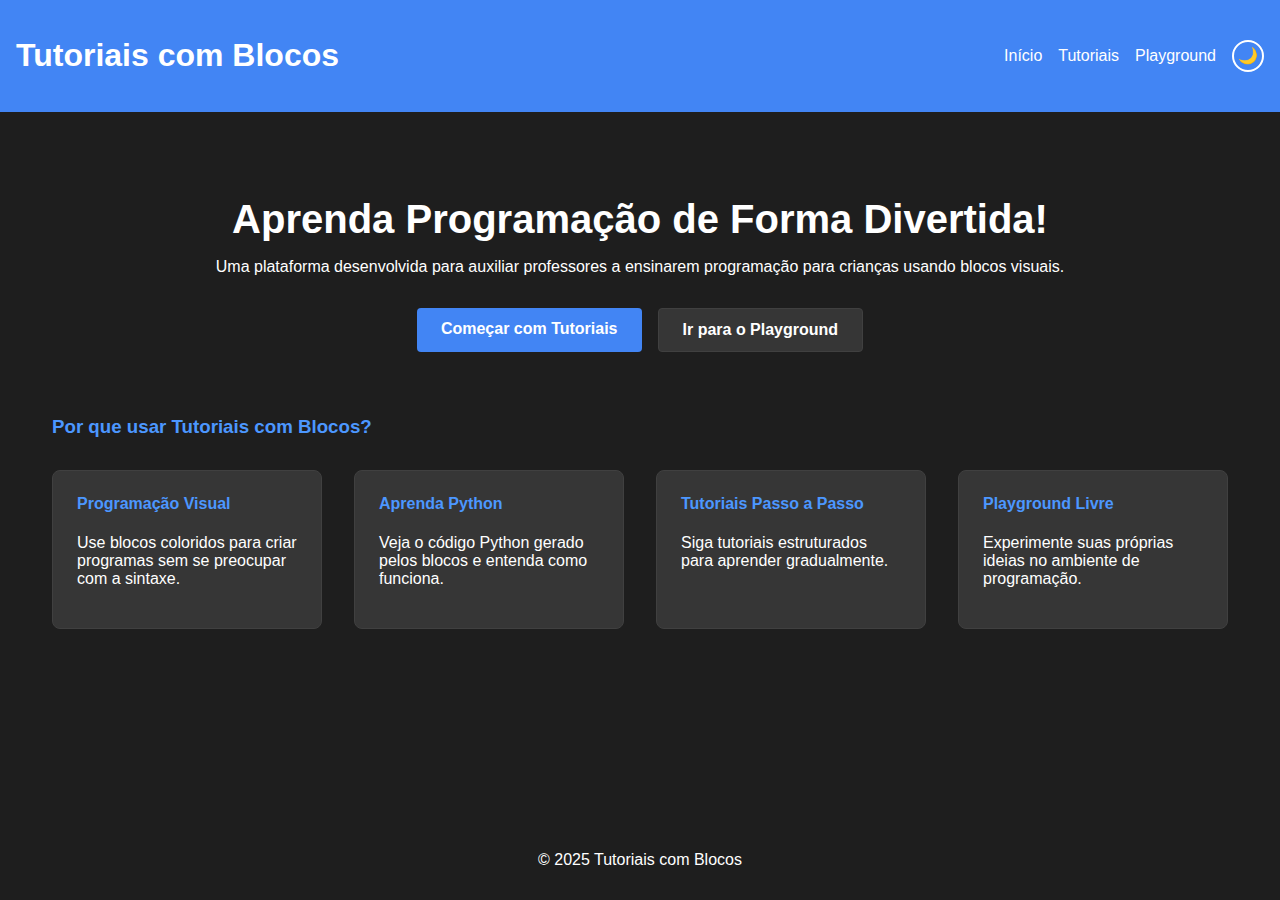
==== index.html @ a537600e "Commite inicial do projeto" ====
<!DOCTYPE html>
<html lang="pt-BR">
<head>
    <meta charset="UTF-8">
    <meta name="viewport" content="width=device-width, initial-scale=1.0">
    <title>Tutoriais com Blocos - Início</title>
    <link rel="stylesheet" href="assets/css/styles.css">
</head>
<body class="dark-theme">
    <header>
        <h1>Tutoriais com Blocos</h1>
        <nav>
            <ul>
                <li><a href="index.html">Início</a></li>
                <li><a href="tutorials.html">Tutoriais</a></li>
                <li><a href="playground.html">Playground</a></li>
                <li class="theme-toggle">
                    <button id="themeToggleBtn">
                        <span class="theme-icon">🌙</span>
                    </button>
                </li>
            </ul>
        </nav>
    </header>
    <main>
        <div class="home-container">
            <section class="hero-section">
                <h2>Aprenda Programação de Forma Divertida!</h2>
                <p>Uma plataforma desenvolvida para auxiliar professores a ensinarem programação para crianças usando blocos visuais.</p>
                <div class="cta-buttons">
                    <a href="tutorials.html" class="btn btn-primary">Começar com Tutoriais</a>
                    <a href="playground.html" class="btn btn-secondary">Ir para o Playground</a>
                </div>
            </section>
            <section class="features-section">
                <h3>Por que usar Tutoriais com Blocos?</h3>
                <div class="features-grid">
                    <div class="feature-card">
                        <h4>Programação Visual</h4>
                        <p>Use blocos coloridos para criar programas sem se preocupar com a sintaxe.</p>
                    </div>
                    <div class="feature-card">
                        <h4>Aprenda Python</h4>
                        <p>Veja o código Python gerado pelos blocos e entenda como funciona.</p>
                    </div>
                    <div class="feature-card">
                        <h4>Tutoriais Passo a Passo</h4>
                        <p>Siga tutoriais estruturados para aprender gradualmente.</p>
                    </div>
                    <div class="feature-card">
                        <h4>Playground Livre</h4>
                        <p>Experimente suas próprias ideias no ambiente de programação.</p>
                    </div>
                </div>
            </section>
        </div>
    </main>
    <footer>
        <p>&copy; 2025 Tutoriais com Blocos</p>
    </footer>
    <script src="assets/js/theme.js"></script>
</body>
</html>
---- assets/css/styles.css ----
/* Tema escuro */
.dark-theme {
    --bg-color: #1e1e1e;
    --header-bg: #4285f4;
    --text-color: #ffffff;
    --sidebar-bg: #2d2d2d;
    --container-bg: #363636;
    --border-color: #404040;
    --footer-bg: #2d2d2d;
}

/* Tema claro */
.light-theme {
    --bg-color: #ffffff;
    --header-bg: #4285f4;
    --text-color: #333333;
    --sidebar-bg: #f5f5f5;
    --container-bg: #ffffff;
    --border-color: #e0e0e0;
    --footer-bg: #f5f5f5;
}

body.dark-theme, body.light-theme {
    background-color: var(--bg-color);
    color: var(--text-color);
    margin: 0;
    font-family: Arial, sans-serif;
    min-height: 100vh;
    display: flex;
    flex-direction: column;
}

header {
    background-color: var(--header-bg);
    padding: 1rem;
    color: white;
    display: flex;
    justify-content: space-between;
    align-items: center;
}

main {
    flex: 1;
    padding: 20px;
}

footer {
    /*background-color: #f5f5f5; */
    display: flex;
    justify-content: center;
    align-items: center;
    height: 60px;
    margin-top: auto;
    padding: 10px;
}

/* Container principal do playground */
#playgroundContainer {
    display: flex;
    height: calc(100vh - 150px);
    margin: 1rem;
    gap: 1rem;
}

/* Sidebar de tutoriais */
#tutorialsSidebar {
    width: 25%;
    background-color: var(--sidebar-bg);
    padding: 1rem;
    border-radius: 4px;
    box-shadow: 0 2px 4px rgba(0,0,0,0.2);
}

/* Área principal */
#playgroundMain {
    width: 75%;
    display: flex;
    flex-direction: column;
    gap: 1rem;
}

/* Área do Blockly */
#blocklyWrapper {
    flex: 1;
    background-color: var(--container-bg);
    border-radius: 4px;
    border: 1px solid var(--border-color);
    height: 100%;
    position: relative;
}

#blocklyDiv {
    position: absolute;
    top: 0;
    bottom: 0;
    left: 0;
    right: 0;
    height: 100%;
    width: 100%;
}

/* Container do código e resultado */
#codeAndRunWrapper {
    display: flex;
    gap: 1rem;
    height: 200px;
}

#codeContainer, #resultContainer {
    flex: 1;
    background-color: var(--container-bg);
    border-radius: 4px;
    padding: 1rem;
    border: 1px solid var(--border-color);
    display: flex;
    flex-direction: column;
}

/* Botão de execução */
#runCodeBtn {
    background-color: #4CAF50;
    color: white;
    border: none;
    padding: 8px 16px;
    border-radius: 4px;
    cursor: pointer;
    margin: 0.5rem 0;
    align-self: flex-start;
    width: auto;
    min-width: 120px;
}

#runCodeBtn:hover {
    background-color: #45a049;
}

/* Áreas de código e resultado */
#codeOutput, #resultOutput {
    background-color: var(--bg-color);
    border: 1px solid var(--border-color);
    border-radius: 4px;
    padding: 1rem;
    flex: 1;
    overflow: auto;
}

/* Navegação */
nav ul {
    list-style: none;
    padding: 0;
    margin: 0;
    display: flex;
    gap: 1rem;
    align-items: center;
}

nav ul li a {
    color: white;
    text-decoration: none;
}

/* Botão de alternar tema */
#themeToggleBtn {
    background: transparent;
    border: 2px solid white;
    color: white;
    border-radius: 50%;
    width: 32px;
    height: 32px;
    cursor: pointer;
    display: flex;
    align-items: center;
    justify-content: center;
    padding: 0;
    transition: background-color 0.3s;
}

#themeToggleBtn:hover {
    background-color: rgba(255, 255, 255, 0.1);
}

.theme-icon {
    font-size: 16px;
}

/* Títulos das seções */
h3, h4 {
    color: #4C97FF;
    margin-top: 0;
}

/* Estilos para a página inicial */
.home-container {
    max-width: 1200px;
    margin: 0 auto;
    padding: 2rem;
}

.hero-section {
    text-align: center;
    margin-bottom: 4rem;
}

.hero-section h2 {
    font-size: 2.5rem;
    margin-bottom: 1rem;
    color: var(--text-color);
}

.cta-buttons {
    display: flex;
    gap: 1rem;
    justify-content: center;
    margin-top: 2rem;
}

.btn {
    padding: 12px 24px;
    border-radius: 4px;
    text-decoration: none;
    font-weight: bold;
    transition: background-color 0.3s;
}

.btn-primary {
    background-color: #4285f4;
    color: white;
}

.btn-secondary {
    background-color: var(--container-bg);
    color: var(--text-color);
    border: 1px solid var(--border-color);
}

.features-grid {
    display: grid;
    grid-template-columns: repeat(auto-fit, minmax(250px, 1fr));
    gap: 2rem;
    margin-top: 2rem;
}

.feature-card {
    background-color: var(--container-bg);
    padding: 1.5rem;
    border-radius: 8px;
    border: 1px solid var(--border-color);
}

/* Estilos para a página de tutoriais */
.tutorials-container {
    max-width: 1200px;
    margin: 0 auto;
    padding: 2rem;
}

.tutorials-intro {
    text-align: center;
    margin-bottom: 2rem;
    font-size: 1.2rem;
    color: var(--text-color);
}

.tutorials-grid {
    display: grid;
    gap: 3rem;
    margin-top: 2rem;
}

.tutorial-level {
    background-color: var(--container-bg);
    border-radius: 8px;
    padding: 1.5rem;
    border: 1px solid var(--border-color);
}

.level-header {
    display: flex;
    align-items: center;
    justify-content: space-between;
    margin-bottom: 1.5rem;
}

.level-badge {
    padding: 0.5rem 1rem;
    border-radius: 20px;
    font-size: 0.9rem;
    font-weight: bold;
}

.level-badge.beginner {
    background-color: #4CAF50;
    color: white;
}

.level-badge.intermediate {
    background-color: #2196F3;
    color: white;
}

.level-badge.advanced {
    background-color: #9C27B0;
    color: white;
}

.tutorial-cards {
    display: grid;
    grid-template-columns: repeat(auto-fit, minmax(300px, 1fr));
    gap: 1.5rem;
}

.tutorial-card {
    background-color: var(--container-bg);
    padding: 1.5rem;
    border-radius: 8px;
    border: 1px solid var(--border-color);
    position: relative;
    display: flex;
    flex-direction: column;
    justify-content: space-between;
}

.tutorial-number {
    position: absolute;
    top: -10px;
    left: -10px;
    background-color: var(--header-bg);
    color: white;
    width: 36px;
    height: 36px;
    border-radius: 50%;
    display: flex;
    align-items: center;
    justify-content: center;
    font-weight: bold;
    font-size: 0.9rem;
}

.tutorial-meta {
    display: flex;
    align-items: center;
    justify-content: space-between;
    margin-top: 1rem;
}

.duration {
    color: var(--text-color);
    opacity: 0.8;
    font-size: 0.9rem;
    display: flex;
    align-items: center;
    gap: 0.5rem;
}

.duration::before {
    content: "🕒";
}

/* Estilos específicos do Blockly */
.blocklyTreeLabel {
    color: var(--text-color) !important;
}

/* Estilo para quando o item está selecionado */
.blocklyTreeSelected .blocklyTreeLabel {
    color: white !important;
}

/* Ajuste do fundo do menu lateral do Blockly */
.blocklyToolboxDiv {
    background-color: var(--sidebar-bg) !important;
    border-right: 1px solid var(--border-color);
}

/* Estilos para páginas de tutorial individual */
.tutorial-container {
    max-width: 1400px;
    margin: 0 auto;
    padding: 1rem;
}

.tutorial-nav {
    display: flex;
    justify-content: space-between;
    align-items: center;
    margin-bottom: 2rem;
    padding: 1rem;
    background-color: var(--container-bg);
    border-radius: 8px;
    border: 1px solid var(--border-color);
}

.tutorial-progress {
    text-align: center;
}

.tutorial-progress span {
    color: var(--text-color);
    opacity: 0.8;
}

.tutorial-progress h2 {
    margin: 0.5rem 0 0 0;
}

.tutorial-content {
    display: grid;
    grid-template-columns: 350px 1fr;
    gap: 2rem;
    height: calc(100vh - 300px);
}

.tutorial-instructions {
    background-color: var(--container-bg);
    border-radius: 8px;
    padding: 1.5rem;
    border: 1px solid var(--border-color);
    overflow-y: auto;
}

.tutorial-section {
    margin-bottom: 2rem;
}

.tutorial-tip {
    background-color: var(--bg-color);
    border-left: 4px solid #4CAF50;
    padding: 1rem;
    margin: 1rem 0;
    border-radius: 0 4px 4px 0;
}

.tip-icon {
    font-size: 1.2rem;
    margin-right: 0.5rem;
}

.tutorial-challenge {
    background-color: var(--bg-color);
    border-left: 4px solid #2196F3;
    padding: 1rem;
    margin: 1rem 0;
    border-radius: 0 4px 4px 0;
}

.tutorial-workspace {
    display: flex;
    flex-direction: column;
    gap: 1rem;
}

.tutorial-workspace #blocklyDiv {
    flex: 1;
    min-height: 400px;
    background-color: var(--container-bg);
    border-radius: 8px;
    border: 1px solid var(--border-color);
}

.tutorial-output {
    display: grid;
    grid-template-columns: 1fr 1fr;
    gap: 1rem;
    height: 200px;
}

.output-header, .output-result {
    background-color: var(--container-bg);
    border-radius: 8px;
    padding: 1rem;
    border: 1px solid var(--border-color);
}
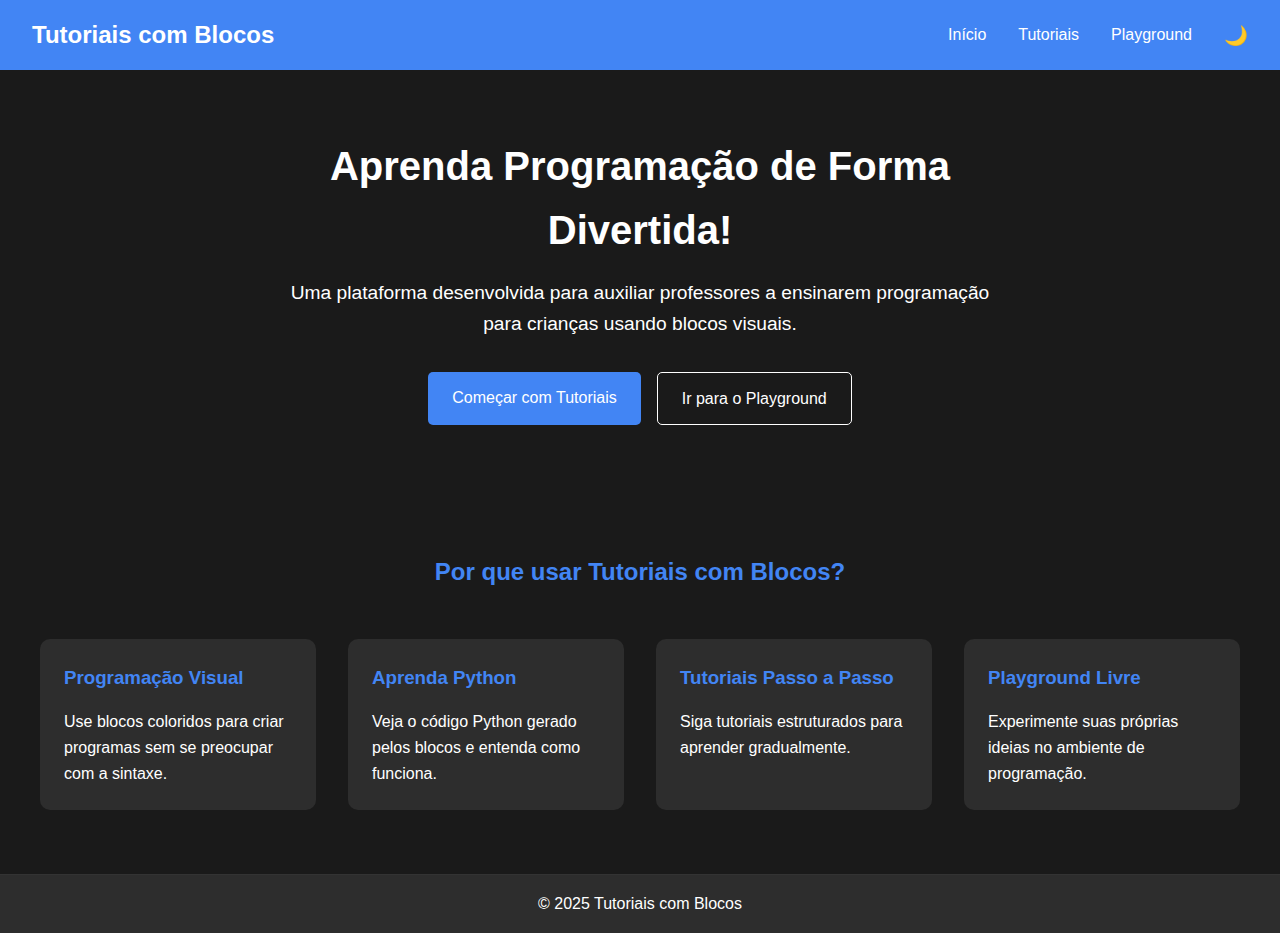
==== commit 3b70e7ec: "novos arquivos com a nova configuração geral" ====
--- a/index.html
+++ b/index.html
@@ -3,61 +3,58 @@
 <head>
     <meta charset="UTF-8">
     <meta name="viewport" content="width=device-width, initial-scale=1.0">
-    <title>Tutoriais com Blocos - Início</title>
+    <title>Tutoriais com Blocos</title>
     <link rel="stylesheet" href="assets/css/styles.css">
+    <script src="assets/js/theme.js"></script>
 </head>
-<body class="dark-theme">
+<body>
     <header>
-        <h1>Tutoriais com Blocos</h1>
-        <nav>
-            <ul>
-                <li><a href="index.html">Início</a></li>
-                <li><a href="tutorials.html">Tutoriais</a></li>
-                <li><a href="playground.html">Playground</a></li>
-                <li class="theme-toggle">
-                    <button id="themeToggleBtn">
-                        <span class="theme-icon">🌙</span>
-                    </button>
-                </li>
-            </ul>
+        <nav class="navbar">
+            <div class="logo">Tutoriais com Blocos</div>
+            <div class="nav-links">
+                <a href="index.html">Início</a>
+                <a href="tutorials.html">Tutoriais</a>
+                <a href="playground.html">Playground</a>
+                <button class="theme-toggle">🌙</button>
+            </div>
         </nav>
     </header>
+
     <main>
-        <div class="home-container">
-            <section class="hero-section">
-                <h2>Aprenda Programação de Forma Divertida!</h2>
-                <p>Uma plataforma desenvolvida para auxiliar professores a ensinarem programação para crianças usando blocos visuais.</p>
-                <div class="cta-buttons">
-                    <a href="tutorials.html" class="btn btn-primary">Começar com Tutoriais</a>
-                    <a href="playground.html" class="btn btn-secondary">Ir para o Playground</a>
+        <section class="hero">
+            <h1>Aprenda Programação de Forma Divertida!</h1>
+            <p>Uma plataforma desenvolvida para auxiliar professores a ensinarem programação para crianças usando blocos visuais.</p>
+            <div class="cta-buttons">
+                <a href="tutorials.html" class="btn primary">Começar com Tutoriais</a>
+                <a href="playground.html" class="btn secondary">Ir para o Playground</a>
+            </div>
+        </section>
+
+        <section class="features">
+            <h2>Por que usar Tutoriais com Blocos?</h2>
+            <div class="features-grid">
+                <div class="feature-card">
+                    <h3>Programação Visual</h3>
+                    <p>Use blocos coloridos para criar programas sem se preocupar com a sintaxe.</p>
                 </div>
-            </section>
-            <section class="features-section">
-                <h3>Por que usar Tutoriais com Blocos?</h3>
-                <div class="features-grid">
-                    <div class="feature-card">
-                        <h4>Programação Visual</h4>
-                        <p>Use blocos coloridos para criar programas sem se preocupar com a sintaxe.</p>
-                    </div>
-                    <div class="feature-card">
-                        <h4>Aprenda Python</h4>
-                        <p>Veja o código Python gerado pelos blocos e entenda como funciona.</p>
-                    </div>
-                    <div class="feature-card">
-                        <h4>Tutoriais Passo a Passo</h4>
-                        <p>Siga tutoriais estruturados para aprender gradualmente.</p>
-                    </div>
-                    <div class="feature-card">
-                        <h4>Playground Livre</h4>
-                        <p>Experimente suas próprias ideias no ambiente de programação.</p>
-                    </div>
+                <div class="feature-card">
+                    <h3>Aprenda Python</h3>
+                    <p>Veja o código Python gerado pelos blocos e entenda como funciona.</p>
                 </div>
-            </section>
-        </div>
+                <div class="feature-card">
+                    <h3>Tutoriais Passo a Passo</h3>
+                    <p>Siga tutoriais estruturados para aprender gradualmente.</p>
+                </div>
+                <div class="feature-card">
+                    <h3>Playground Livre</h3>
+                    <p>Experimente suas próprias ideias no ambiente de programação.</p>
+                </div>
+            </div>
+        </section>
     </main>
+
     <footer>
-        <p>&copy; 2025 Tutoriais com Blocos</p>
+        <p>© 2025 Tutoriais com Blocos</p>
     </footer>
-    <script src="assets/js/theme.js"></script>
 </body>
-</html>+</html> --- a/assets/css/styles.css
+++ b/assets/css/styles.css
@@ -1,472 +1,183 @@
-/* Tema escuro */
-.dark-theme {
-    --bg-color: #1e1e1e;
-    --header-bg: #4285f4;
+:root {
+    /* Tema escuro (padrão) */
+    --primary-color: #4285f4;
     --text-color: #ffffff;
-    --sidebar-bg: #2d2d2d;
-    --container-bg: #363636;
-    --border-color: #404040;
-    --footer-bg: #2d2d2d;
+    --background-dark: #1a1a1a;
+    --card-background: #2d2d2d;
+    --border-color: #333;
 }
 
-/* Tema claro */
-.light-theme {
-    --bg-color: #ffffff;
-    --header-bg: #4285f4;
+[data-theme="light"] {
+    /* Tema claro */
+    --primary-color: #4285f4;
     --text-color: #333333;
-    --sidebar-bg: #f5f5f5;
-    --container-bg: #ffffff;
+    --background-dark: #ffffff;
+    --card-background: #f5f5f5;
     --border-color: #e0e0e0;
-    --footer-bg: #f5f5f5;
 }
 
-body.dark-theme, body.light-theme {
-    background-color: var(--bg-color);
+* {
+    margin: 0;
+    padding: 0;
+    box-sizing: border-box;
+}
+
+body {
+    font-family: 'Arial', sans-serif;
+    background-color: var(--background-dark);
     color: var(--text-color);
-    margin: 0;
-    font-family: Arial, sans-serif;
+    line-height: 1.6;
     min-height: 100vh;
     display: flex;
     flex-direction: column;
 }
 
-header {
-    background-color: var(--header-bg);
-    padding: 1rem;
-    color: white;
+main {
+    flex: 1;
+}
+
+/* Navbar */
+.navbar {
     display: flex;
     justify-content: space-between;
     align-items: center;
+    padding: 1rem 2rem;
+    background-color: var(--primary-color);
 }
 
-main {
-    flex: 1;
-    padding: 20px;
+.logo {
+    font-size: 1.5rem;
+    font-weight: bold;
 }
 
-footer {
-    /*background-color: #f5f5f5; */
+.nav-links {
     display: flex;
-    justify-content: center;
-    align-items: center;
-    height: 60px;
-    margin-top: auto;
-    padding: 10px;
-}
-
-/* Container principal do playground */
-#playgroundContainer {
-    display: flex;
-    height: calc(100vh - 150px);
-    margin: 1rem;
-    gap: 1rem;
-}
-
-/* Sidebar de tutoriais */
-#tutorialsSidebar {
-    width: 25%;
-    background-color: var(--sidebar-bg);
-    padding: 1rem;
-    border-radius: 4px;
-    box-shadow: 0 2px 4px rgba(0,0,0,0.2);
-}
-
-/* Área principal */
-#playgroundMain {
-    width: 75%;
-    display: flex;
-    flex-direction: column;
-    gap: 1rem;
-}
-
-/* Área do Blockly */
-#blocklyWrapper {
-    flex: 1;
-    background-color: var(--container-bg);
-    border-radius: 4px;
-    border: 1px solid var(--border-color);
-    height: 100%;
-    position: relative;
-}
-
-#blocklyDiv {
-    position: absolute;
-    top: 0;
-    bottom: 0;
-    left: 0;
-    right: 0;
-    height: 100%;
-    width: 100%;
-}
-
-/* Container do código e resultado */
-#codeAndRunWrapper {
-    display: flex;
-    gap: 1rem;
-    height: 200px;
-}
-
-#codeContainer, #resultContainer {
-    flex: 1;
-    background-color: var(--container-bg);
-    border-radius: 4px;
-    padding: 1rem;
-    border: 1px solid var(--border-color);
-    display: flex;
-    flex-direction: column;
-}
-
-/* Botão de execução */
-#runCodeBtn {
-    background-color: #4CAF50;
-    color: white;
-    border: none;
-    padding: 8px 16px;
-    border-radius: 4px;
-    cursor: pointer;
-    margin: 0.5rem 0;
-    align-self: flex-start;
-    width: auto;
-    min-width: 120px;
-}
-
-#runCodeBtn:hover {
-    background-color: #45a049;
-}
-
-/* Áreas de código e resultado */
-#codeOutput, #resultOutput {
-    background-color: var(--bg-color);
-    border: 1px solid var(--border-color);
-    border-radius: 4px;
-    padding: 1rem;
-    flex: 1;
-    overflow: auto;
-}
-
-/* Navegação */
-nav ul {
-    list-style: none;
-    padding: 0;
-    margin: 0;
-    display: flex;
-    gap: 1rem;
+    gap: 2rem;
     align-items: center;
 }
 
-nav ul li a {
-    color: white;
+.nav-links a {
+    color: var(--text-color);
     text-decoration: none;
 }
 
-/* Botão de alternar tema */
-#themeToggleBtn {
-    background: transparent;
-    border: 2px solid white;
-    color: white;
-    border-radius: 50%;
-    width: 32px;
-    height: 32px;
+.theme-toggle {
+    background: none;
+    border: none;
     cursor: pointer;
-    display: flex;
-    align-items: center;
-    justify-content: center;
-    padding: 0;
-    transition: background-color 0.3s;
+    font-size: 1.2rem;
 }
 
-#themeToggleBtn:hover {
-    background-color: rgba(255, 255, 255, 0.1);
+/* Hero Section */
+.hero {
+    text-align: center;
+    padding: 4rem 2rem;
+    max-width: 800px;
+    margin: 0 auto;
 }
 
-.theme-icon {
-    font-size: 16px;
+.hero h1 {
+    font-size: 2.5rem;
+    margin-bottom: 1rem;
 }
 
-/* Títulos das seções */
-h3, h4 {
-    color: #4C97FF;
-    margin-top: 0;
+.hero p {
+    font-size: 1.2rem;
+    margin-bottom: 2rem;
 }
 
-/* Estilos para a página inicial */
-.home-container {
-    max-width: 1200px;
-    margin: 0 auto;
-    padding: 2rem;
-}
-
-.hero-section {
-    text-align: center;
-    margin-bottom: 4rem;
-}
-
-.hero-section h2 {
-    font-size: 2.5rem;
-    margin-bottom: 1rem;
-    color: var(--text-color);
-}
-
+/* Buttons */
 .cta-buttons {
     display: flex;
     gap: 1rem;
     justify-content: center;
-    margin-top: 2rem;
 }
 
 .btn {
-    padding: 12px 24px;
-    border-radius: 4px;
+    padding: 0.8rem 1.5rem;
+    border-radius: 5px;
+    border: none;
+    cursor: pointer;
+    font-size: 1rem;
+    transition: opacity 0.3s;
     text-decoration: none;
-    font-weight: bold;
-    transition: background-color 0.3s;
+    display: inline-block;
 }
 
-.btn-primary {
-    background-color: #4285f4;
-    color: white;
+.btn:hover {
+    opacity: 0.9;
 }
 
-.btn-secondary {
-    background-color: var(--container-bg);
+.primary {
+    background-color: var(--primary-color);
     color: var(--text-color);
-    border: 1px solid var(--border-color);
+}
+
+.secondary {
+    background-color: transparent;
+    border: 1px solid var(--text-color);
+    color: var(--text-color);
+}
+
+/* Features Section */
+.features {
+    padding: 4rem 2rem;
+}
+
+.features h2 {
+    text-align: center;
+    margin-bottom: 3rem;
+    color: var(--primary-color);
 }
 
 .features-grid {
     display: grid;
     grid-template-columns: repeat(auto-fit, minmax(250px, 1fr));
     gap: 2rem;
-    margin-top: 2rem;
+    max-width: 1200px;
+    margin: 0 auto;
 }
 
 .feature-card {
-    background-color: var(--container-bg);
+    background-color: var(--card-background);
     padding: 1.5rem;
-    border-radius: 8px;
-    border: 1px solid var(--border-color);
+    border-radius: 10px;
+    text-align: left;
 }
 
-/* Estilos para a página de tutoriais */
-.tutorials-container {
-    max-width: 1200px;
-    margin: 0 auto;
-    padding: 2rem;
+.feature-card h3 {
+    color: var(--primary-color);
+    margin-bottom: 1rem;
 }
 
-.tutorials-intro {
+/* Footer */
+footer {
+    background-color: var(--card-background);
+    color: var(--text-color);
     text-align: center;
-    margin-bottom: 2rem;
-    font-size: 1.2rem;
-    color: var(--text-color);
+    padding: 1rem;
+    border-top: 1px solid var(--border-color);
 }
 
-.tutorials-grid {
-    display: grid;
-    gap: 3rem;
-    margin-top: 2rem;
+footer p {
+    margin: 0;
 }
 
-.tutorial-level {
-    background-color: var(--container-bg);
-    border-radius: 8px;
-    padding: 1.5rem;
-    border: 1px solid var(--border-color);
-}
+/* Responsividade */
+@media (max-width: 768px) {
+    .nav-links {
+        gap: 1rem;
+    }
 
-.level-header {
-    display: flex;
-    align-items: center;
-    justify-content: space-between;
-    margin-bottom: 1.5rem;
-}
+    .hero h1 {
+        font-size: 2rem;
+    }
 
-.level-badge {
-    padding: 0.5rem 1rem;
-    border-radius: 20px;
-    font-size: 0.9rem;
-    font-weight: bold;
-}
+    .cta-buttons {
+        flex-direction: column;
+    }
 
-.level-badge.beginner {
-    background-color: #4CAF50;
-    color: white;
-}
-
-.level-badge.intermediate {
-    background-color: #2196F3;
-    color: white;
-}
-
-.level-badge.advanced {
-    background-color: #9C27B0;
-    color: white;
-}
-
-.tutorial-cards {
-    display: grid;
-    grid-template-columns: repeat(auto-fit, minmax(300px, 1fr));
-    gap: 1.5rem;
-}
-
-.tutorial-card {
-    background-color: var(--container-bg);
-    padding: 1.5rem;
-    border-radius: 8px;
-    border: 1px solid var(--border-color);
-    position: relative;
-    display: flex;
-    flex-direction: column;
-    justify-content: space-between;
-}
-
-.tutorial-number {
-    position: absolute;
-    top: -10px;
-    left: -10px;
-    background-color: var(--header-bg);
-    color: white;
-    width: 36px;
-    height: 36px;
-    border-radius: 50%;
-    display: flex;
-    align-items: center;
-    justify-content: center;
-    font-weight: bold;
-    font-size: 0.9rem;
-}
-
-.tutorial-meta {
-    display: flex;
-    align-items: center;
-    justify-content: space-between;
-    margin-top: 1rem;
-}
-
-.duration {
-    color: var(--text-color);
-    opacity: 0.8;
-    font-size: 0.9rem;
-    display: flex;
-    align-items: center;
-    gap: 0.5rem;
-}
-
-.duration::before {
-    content: "🕒";
-}
-
-/* Estilos específicos do Blockly */
-.blocklyTreeLabel {
-    color: var(--text-color) !important;
-}
-
-/* Estilo para quando o item está selecionado */
-.blocklyTreeSelected .blocklyTreeLabel {
-    color: white !important;
-}
-
-/* Ajuste do fundo do menu lateral do Blockly */
-.blocklyToolboxDiv {
-    background-color: var(--sidebar-bg) !important;
-    border-right: 1px solid var(--border-color);
-}
-
-/* Estilos para páginas de tutorial individual */
-.tutorial-container {
-    max-width: 1400px;
-    margin: 0 auto;
-    padding: 1rem;
-}
-
-.tutorial-nav {
-    display: flex;
-    justify-content: space-between;
-    align-items: center;
-    margin-bottom: 2rem;
-    padding: 1rem;
-    background-color: var(--container-bg);
-    border-radius: 8px;
-    border: 1px solid var(--border-color);
-}
-
-.tutorial-progress {
-    text-align: center;
-}
-
-.tutorial-progress span {
-    color: var(--text-color);
-    opacity: 0.8;
-}
-
-.tutorial-progress h2 {
-    margin: 0.5rem 0 0 0;
-}
-
-.tutorial-content {
-    display: grid;
-    grid-template-columns: 350px 1fr;
-    gap: 2rem;
-    height: calc(100vh - 300px);
-}
-
-.tutorial-instructions {
-    background-color: var(--container-bg);
-    border-radius: 8px;
-    padding: 1.5rem;
-    border: 1px solid var(--border-color);
-    overflow-y: auto;
-}
-
-.tutorial-section {
-    margin-bottom: 2rem;
-}
-
-.tutorial-tip {
-    background-color: var(--bg-color);
-    border-left: 4px solid #4CAF50;
-    padding: 1rem;
-    margin: 1rem 0;
-    border-radius: 0 4px 4px 0;
-}
-
-.tip-icon {
-    font-size: 1.2rem;
-    margin-right: 0.5rem;
-}
-
-.tutorial-challenge {
-    background-color: var(--bg-color);
-    border-left: 4px solid #2196F3;
-    padding: 1rem;
-    margin: 1rem 0;
-    border-radius: 0 4px 4px 0;
-}
-
-.tutorial-workspace {
-    display: flex;
-    flex-direction: column;
-    gap: 1rem;
-}
-
-.tutorial-workspace #blocklyDiv {
-    flex: 1;
-    min-height: 400px;
-    background-color: var(--container-bg);
-    border-radius: 8px;
-    border: 1px solid var(--border-color);
-}
-
-.tutorial-output {
-    display: grid;
-    grid-template-columns: 1fr 1fr;
-    gap: 1rem;
-    height: 200px;
-}
-
-.output-header, .output-result {
-    background-color: var(--container-bg);
-    border-radius: 8px;
-    padding: 1rem;
-    border: 1px solid var(--border-color);
-}+    .features-grid {
+        grid-template-columns: 1fr;
+    }
+} 